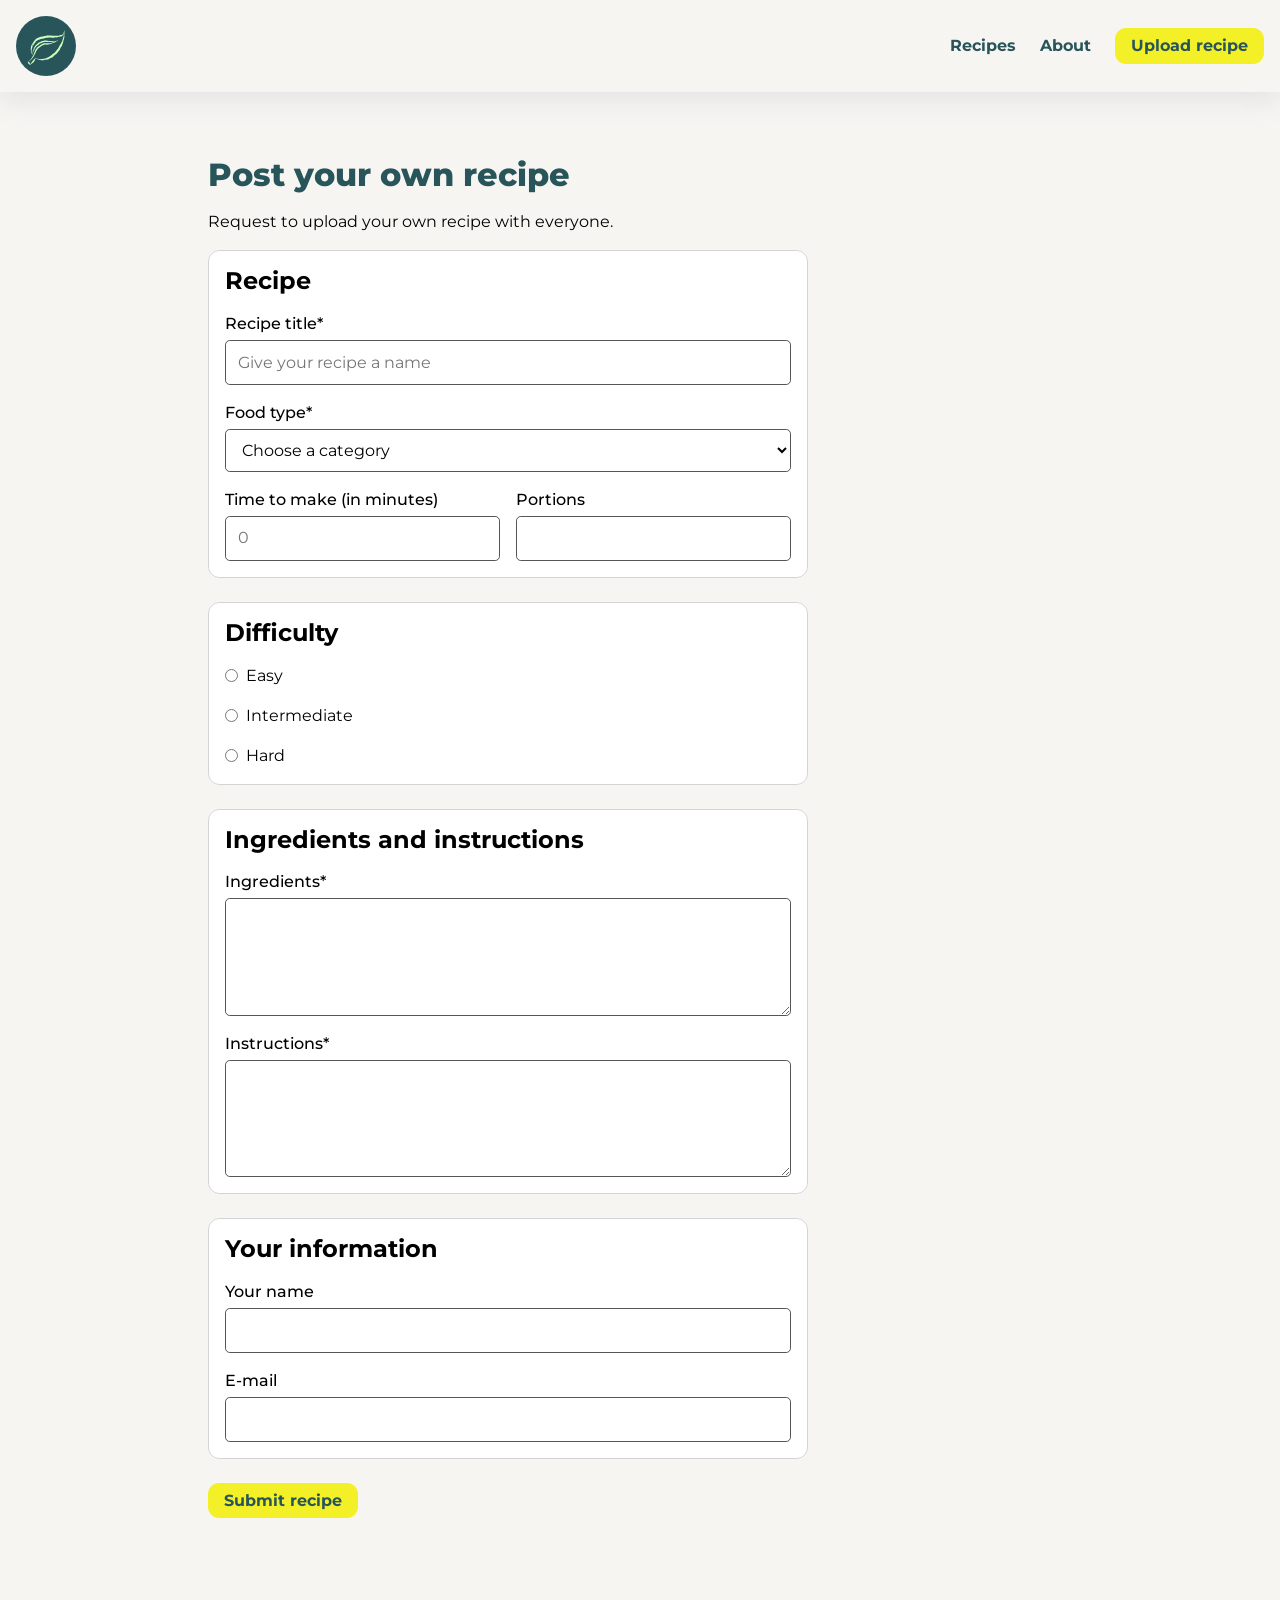
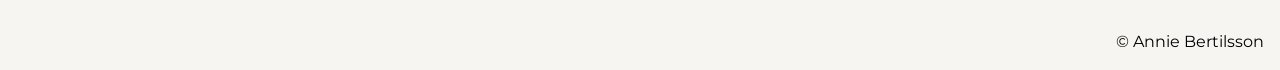
==== form.html @ 08615cf3 "added a new page with a form" ====
<!DOCTYPE html>
<html lang="en">
    <head>
        <meta charset="UTF-8">
        <meta name="viewport" content="width=device-width, initial-scale=1.0">
        <title>Post your own recipe</title>
        <link rel="stylesheet" href="style.css">
        <link rel="preconnect" href="https://fonts.googleapis.com">
        <link rel="preconnect" href="https://fonts.gstatic.com" crossorigin>
        <link href="https://fonts.googleapis.com/css2?family=Montserrat:wght@400..800&display=swap" rel="stylesheet">
    </head>

    <body>
        <header class="p-4">
            <a class="logo"><img src="logo4.svg" alt="Mama T's logo"></a>
            <nav class="main__nav">
                <ul class="nav__links" role="list" class="cluster">
                    <li><a class="text-color-primary menu-item" href="#">Recipes</a></li>
                    <li><a class="text-color-primary menu-item" href="#">About</a></li>
                </ul>
            </nav>
            <button type="button" data-variant="highlight" href="/form.html">Upload recipe</button>
        </header>
        
        <div class="wrapper bg-white grow">
            <main class="px-6 py-6 flow">
                <h1>Post your own recipe</h1>
                <p>Request to upload your own recipe with everyone.</p>
            
                <form action="" method="get">
                    <fieldset>
                        <legend>Recipe</legend>
                        
                        <div class="field">
                            <label for="recipe-name">Recipe title</label>
                            <input type="text" id="recipe-name" name="recipe-name" placeholder="Give your recipe a name" required>
                        </div>

                        <div class="field">
                            <label for="category">Food type</label>
                            <select id="category" name="category" required>
                                <option value="" selected>Choose a category</option>
                                <option value="italian">Italian</option>
                                <option value="mexican">Mexican</option>
                                <option value="asian">Asian</option>
                                <option value="other">Other</option>
                            </select>
                        </div>

                        <div class="field-row">
                            <div class="field">
                                <label for="minutes">Time to make (in minutes)</label>
                                <input type="number" min="0" id="minutes" name="minutes" placeholder="0">
                            </div>

                            <div class="field">
                                <label for="portions">Portions</label>
                                <input type="number" min="0" id="portions" name="portions">
                            </div>
                        </div>
                    </fieldset>

                    <fieldset>
                        <legend>Difficulty</legend>
                        <div class="choice">
                            <input type="radio" id="easy" name="difficulty" value="easy">
                            <label for="easy">Easy</label>
                        </div>
                        <div class="choice">
                            <input type="radio" id="intermediate" name="difficulty" value="intermediate">
                            <label for="intermediate">Intermediate</label>
                        </div>
                        <div class="choice">
                            <input type="radio" id="hard" name="difficulty" value="hard">
                            <label for="hard">Hard</label>
                        </div>
                    </fieldset>

                    <fieldset>
                        <legend>Ingredients and instructions</legend>

                        <div class="field">
                            <label for="ingredients">Ingredients</label>
                            <textarea id="ingredients" name="ingredients" rows="4" required></textarea>
                        </div>
                        <div class="field">
                            <label for="instructions">Instructions</label>
                            <textarea id="instructions" name="instructions" rows="4" cols="40" required></textarea>
                        </div>
                    </fieldset>

                    <fieldset>
                        <legend>Your information</legend>
                        <div class="field">
                            <label for="name">Your name</label>
                            <input type="text" id="name" name="name">
                        </div>
                        <div class="field">
                            <label for="email">E-mail</label>
                            <input type="email" id="email" name="email">
                        </div>
                    </fieldset>
                
                    <button type="button" data-variant="highlight">Submit recipe</button>
                </form>
            </main>
        </div>
    
        <footer class="cluster p-4 bg-white">
            <div>
                <img src="https://picsum.photos/80/40" alt="">
            </div>
            <div>
                <p>© Annie Bertilsson</p>
            </div>
        </footer>
    </body>
</html>
---- style.css ----
/* tokens */
:root {
    --color-background: #F7F5F2;          /* page backdrop (body) */
    --color-foreground: #fff;               /* default text */

    --color-card: #F5FDF0;                     /* raised surfaces: .wrapper, footer */
    --color-card-foreground: #222;

    --color-primary: #275559;               /* brand: h1, header, checkbox accent */
    --color-primary-foreground: #fff;       /* text on primary */

    --color-secondary: #EFD2F5;             /* supporting surfaces: header */
    --color-secondary-foreground: #222;

    --color-muted-primary: #F5FDF0;                 /* subtle surfaces: intro banner */
    --color-muted-foreground: #555;         /* captions, helper text */

    --color-accent: #F3F027;                /* highlighted button */
    --color-accent-foreground: #166534;     /* text on accent */

    --color-border: #d4d4d4;                /* dividers, outlines */
    --ring: var(--color-primary);           /* focus outlines */
    
    --color-error: #b91c1c;

    /* type */
    --font-body: "Montserrat", system-ui, sans-serif;
    --step-0: 1rem;
    --step-1: 1.25rem;
    --step-2: 1.5rem;
    --step-3: 2rem;
    --leading-body: 1.5;
    --leading-heading: 1.2;

    /* space */
    --space-xs: 0.25rem;
    --space-s: 0.5rem;
    --space-m: 1rem;
    --space-l: 1.5rem;
    --space-xl: 3rem;

    /* layout */
    --page-width: 60rem;

    /* corner radious */
    --border-radius-s: 0.3rem;
    --border-radius-m: 0.7rem;
    --border-radius-l: 1rem;
}

/* reset */
* {
    margin: 0;
    padding: 0;
}

button, input, select, textarea {
    font: inherit; 
}

*, *::before, *::after {
  box-sizing: border-box;
}

img {
    display: block;
    max-width: 100%;
}

/* global styles */

body {
    display: flex;
    flex-direction: column;
    min-height: 100svh;
    font-family: var(--font-body);
    line-height: var(--leading-body);
    background-color: var(--color-background);
}

.logo {
    max-width: 60px;
}

.menu-item {
    text-decoration: none;
    font-weight: bold;
}

h1, h2, h3, h4, h5, h6, legend {
    line-height: var(--leading-heading);
}

h1 {
    font-size: var(--step-3);
    font-weight: 800;
    color: var(--color-primary);
    /* margin-bottom: 0.5em; */
}

h2, legend {
    font-size: var(--step-2);
    font-weight: 700;
}

h3 {
    font-size: var(--step-1);
    font-weight: 600;
}

h4, h5, h6 {
    font-size: var(--step-0);
    font-weight: 600;
}

.difficulty {
    display: flex;
    gap: var(--space-m);
}

.form-card {
    margin: 2rem 0 2rem;
    padding: var(--border-radius-l);
    background-color: var(--color-foreground);
    border-radius: var(--border-radius-m);
}

form {
  display: grid;
  gap: var(--space-l);
  max-width: 600px;
}

form fieldset {
    display: grid;
    gap: var(--space-m);
    padding: var(--space-m);
    border: 1px solid var(--color-border);
    border-radius: var(--border-radius-m);
    background-color: var(--color-foreground);
}

form legend {
    float: left;
    width: 100%;
    padding: 0;
}

.field {
    display: grid;
    gap: var(--space-xs);
}

.field-row {
    display: grid;
    grid-template-columns: repeat(auto-fit, minmax(min(100%, 10rem), 1fr));
    gap: var(--space-m);
}

.difficulty {
    display: flex;
    flex-wrap: wrap;
    gap: var(--space-m) var(--space-l);
}

.choice {
    display: flex;
    align-items: center;
    gap: var(--space-s);
}

.field label {
    font-weight: 500;
}

.field input:not([type="checkbox"], [type="radio"]),
.field select,
.field textarea {
    width: 100%;
    padding: 0.6em 0.75em;
    border: 1px solid var(--color-muted-foreground);
    border-radius: var(--border-radius-s);
    background-color: var(--color-foreground);
}

form button {
    justify-self: start;
}

.field:has([required]) > label::after {
    content: "*";
}

.error {
    display: none;
    color: var(--color-error);
}

.field:has(:user-invalid) .error {
    display: block;
}

.field :user-invalid {
    border-color: var(--color-error);
}

.facts {
    display: flex;
    /* grid-template-columns: repeat(3, 1fr);
    max-width: 600px; */
    /* justify-self: start; */
    /* width: min(100%, 30rem); */
    gap: var(--space-m);
}

.card {
    flex: 1 1 10rem;
    border-radius: var(--border-radius-m);
    background-color: var(--color-secondary);
    padding: var(--space-m);
}

button {
    padding: 0.5em 1em;
    line-height: 1.2;
    white-space: nowrap;
    background-color: var(--color-accent, buttonface);
    color: var(--button-color, buttontext);
    border: none;
    border-radius: var(--border-radius-m);
    font-weight: bold;
}

.instructions {
    list-style-position: inside;
}

fieldset {
    border: 0;
}

ul[role="list"] {
    list-style: none;
}

.main__nav {
    margin-inline-start: auto;
}

.nav__links {
    display: flex;
    gap: var(--space-l);
}

/* composition */

.wrapper {
    flex: 1;
    width: 100%;
    max-width: var(--page-width);
    margin-inline: auto;
    margin-top: var(--space-xl);
    margin-bottom: var(--space-xl);
    /* background-color: var(--color-foreground); */
}

header {
    background-color: var(--color-background);
    box-shadow: rgba(149, 157, 165, 0.2) 0px 8px 24px;
    display: flex;
    align-items: center;
    gap: var(--space-l);
}

/* main {
    box-shadow: rgba(0, 0, 0, 0.1) 0px 4px 12px;
} */

.cluster {
    display: flex;
    flex-wrap: wrap;
    align-items: center;
    justify-content: var(--cluster-justify, space-between);
    gap: var(--cluster-gap, var(--space-m));
}

.flow > * + * {
    margin-top: var(--flow-space, var(--space-m));
}

.picture__grid {
    display: grid;
    grid-template-columns: repeat(auto-fit, minmax(min(15rem, 100%), 1fr));
    gap: var(--grid-gap, var(--space-l));
}

/* utilities */
.grow {
    flex: 1;
}

.p-2 {
    padding: var(--space-s); 
}

.p-4 {
    padding: var(--space-m);
}

.px-6 {
    padding-inline: clamp(var(--space-m), 5vw, var(--space-xl));
}

.py-6 {
    padding-block: var(--space-m) var(--space-xl);
}

/* .bg-white {
    background-color: var(--color-foreground);
} */

.bg-100 {
    background-color: var(--color-foreground);
}

.bg-200 {
    background-color: #f3dcfe;
}

.text-sm {
    font-size: 0.9rem;
}

.text-color-primary {
    color: var(--color-primary);
}

/* blocks */
.hero {
    width: min(100%, 15rem);
    aspect-ratio: 1;
    border-radius: 50%;             
    object-fit: cover;
    justify-self: center;
}

.grid {
    display: grid;
    grid-template-columns: 1fr 1fr 15rem;
    gap: var(--space-xl) var(--space-xl);
    grid-template-areas: 
    "area-2 area-2 area-1"
    "area-3 area-4 area-4"
    "area-5 area-5 area-5";
    align-items: start;
}

@media(max-width: 56em) {
    .grid{
        grid-template-columns: 1fr;
        grid-template-areas: 
        "area-1"
        "area-2"
        "area-3"
        "area-4"
        "area-5";
    }
}

.gallery img {
    width: 100%;
    aspect-ratio: 5 / 4;
    object-fit: cover;
}

.checklist label {
    display: flex;
    gap: 0.75rem;
    padding: var(--space-xs) 0;
}

.checklist label:has(input:checked) {
    text-decoration: line-through;
    color: var(--color-muted-foreground);
}

.checklist input {
    width: 1.25rem;
    height: 1.25rem;
    flex-shrink: 0;
    accent-color: var(--color-primary);
}

.facts__grid dt::after {
    content: ":";
}

.facts__grid .card {
    text-align: center;
}

.menu-item:hover {
    text-decoration: underline;
    text-underline-offset: 0.3em;
}

button:hover {
    filter: brightness(0.92);
}

.checklist label:hover {
    color: var(--color-primary);
}

:focus-visible {
    outline: 3px solid var(--ring);
    outline-offset: 3px;
}


/* exceptions */
[data-variant="highlight"] {
    --button-bg: var(--color-accent);
    --button-color: var(--color-primary);
}
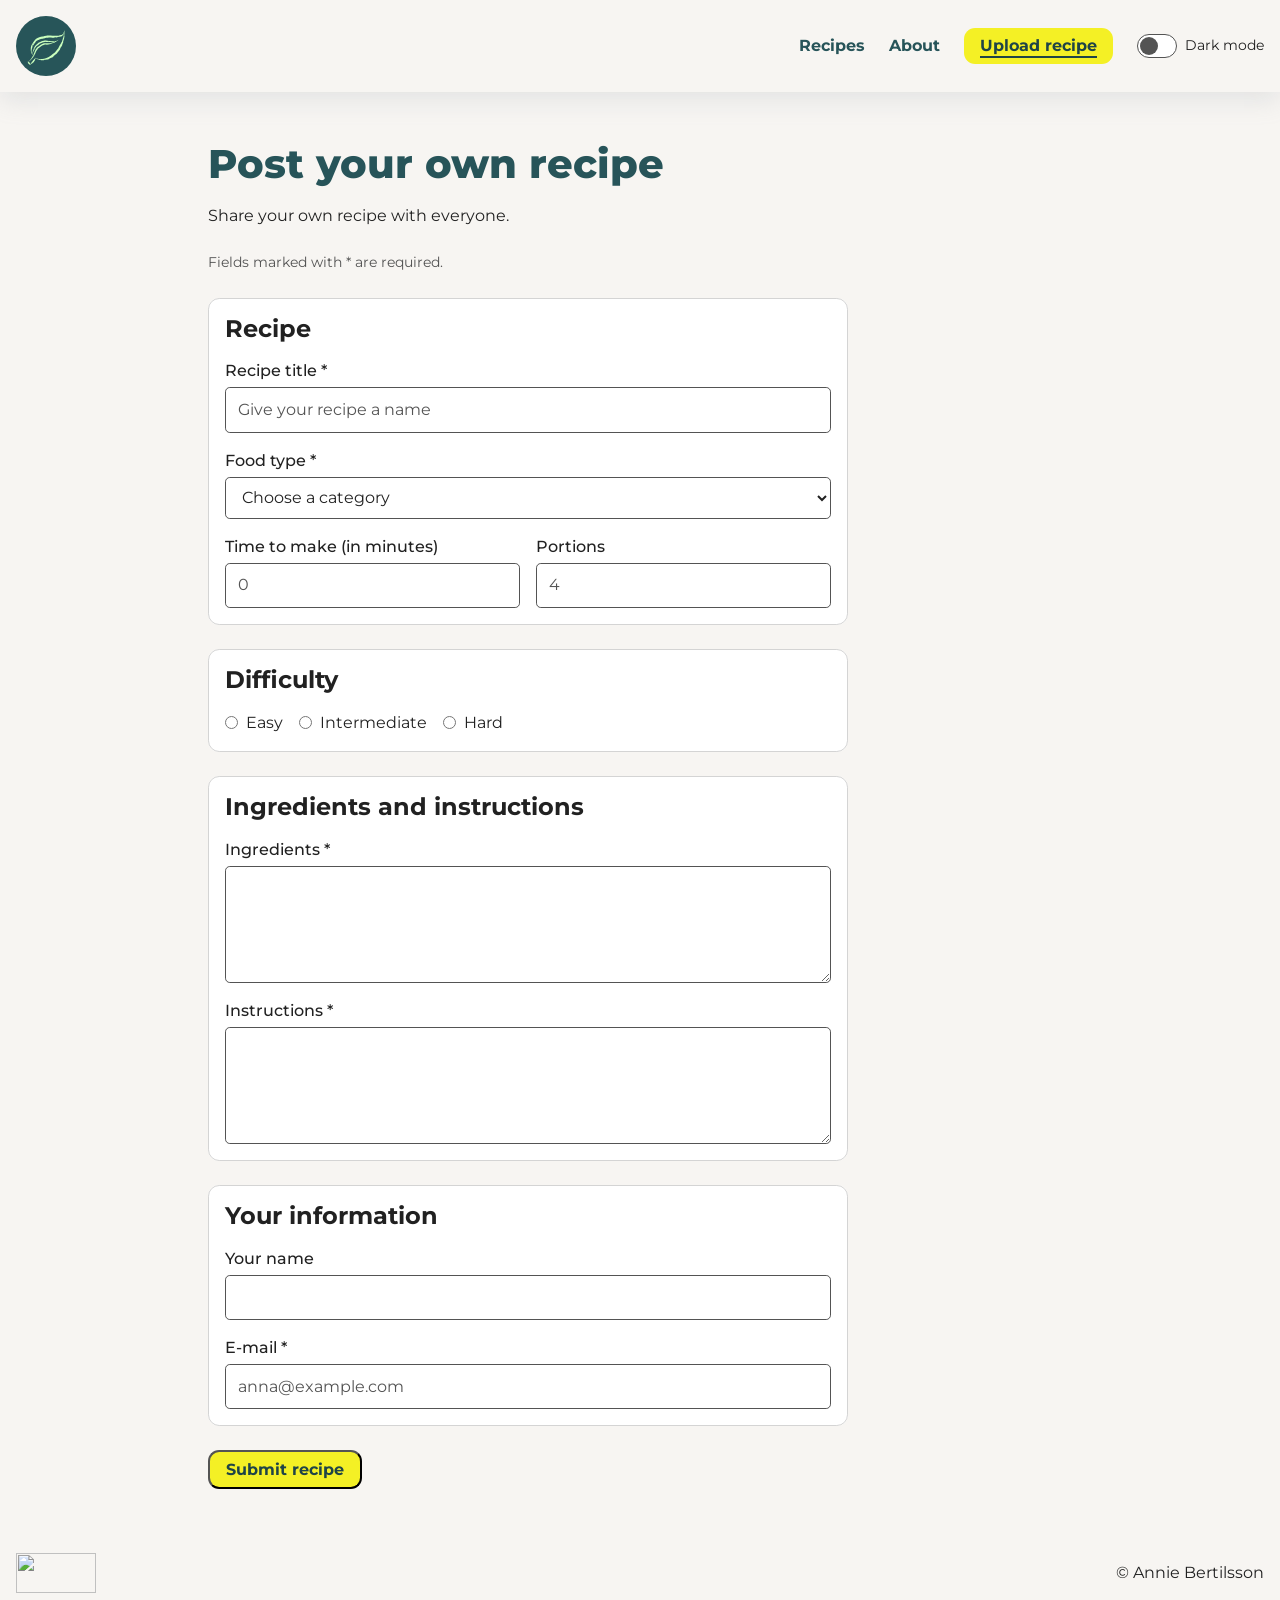
==== commit 4d581308: "added skip links, refined the design system. removed dead code from CSS. fixed the form card layout " ====
--- a/form.html
+++ b/form.html
@@ -11,108 +11,104 @@
     </head>
 
     <body>
-        <header class="p-4">
-            <a class="logo"><img src="logo4.svg" alt="Mama T's logo"></a>
-            <nav class="main__nav">
-                <ul class="nav__links" role="list" class="cluster">
-                    <li><a class="text-color-primary menu-item" href="#">Recipes</a></li>
-                    <li><a class="text-color-primary menu-item" href="#">About</a></li>
+        <a class="skip-link" href="#main">Skip to main content</a>
+
+        <header class="site-header cluster">
+            <a class="logo" href="index.html"><img src="logo4.svg" alt="Mama T's, home"></a>
+            <nav class="site-nav" aria-label="Main">
+                <ul class="site-nav__list cluster" role="list">
+                    <li><a class="site-nav__link" href="index.html">Recipes</a></li>
+                    <li><a class="site-nav__link" href="#">About</a></li>
+                    <li><a class="button" data-variant="highlight" href="form.html" aria-current="page">Upload recipe</a></li>
                 </ul>
             </nav>
-            <button type="button" data-variant="highlight" href="/form.html">Upload recipe</button>
+            <label class="theme-toggle">
+                <input class="theme-toggle__input" type="checkbox" role="switch">
+                Dark mode
+            </label>
         </header>
-        
-        <div class="wrapper bg-white grow">
-            <main class="px-6 py-6 flow">
-                <h1>Post your own recipe</h1>
-                <p>Request to upload your own recipe with everyone.</p>
-            
-                <form action="" method="get">
-                    <fieldset>
-                        <legend>Recipe</legend>
-                        
+
+        <main class="wrapper region flow" id="main">
+            <h1>Post your own recipe</h1>
+            <p>Share your own recipe with everyone.</p>
+
+            <form class="form flow" action="" method="get">
+                <p class="text-sm text-muted">Fields marked with * are required.</p>
+
+                <fieldset class="form-group">
+                    <legend>Recipe</legend>
+
+                    <div class="field">
+                        <label for="recipe-name">Recipe title</label>
+                        <input type="text" id="recipe-name" name="recipe-name" placeholder="Give your recipe a name" required>
+                    </div>
+
+                    <div class="field">
+                        <label for="category">Food type</label>
+                        <select id="category" name="category" required>
+                            <option value="" selected>Choose a category</option>
+                            <option value="italian">Italian</option>
+                            <option value="mexican">Mexican</option>
+                            <option value="asian">Asian</option>
+                            <option value="other">Other</option>
+                        </select>
+                    </div>
+
+                    <div class="form-row auto-grid">
                         <div class="field">
-                            <label for="recipe-name">Recipe title</label>
-                            <input type="text" id="recipe-name" name="recipe-name" placeholder="Give your recipe a name" required>
-                        </div>
-
-                        <div class="field">
-                            <label for="category">Food type</label>
-                            <select id="category" name="category" required>
-                                <option value="" selected>Choose a category</option>
-                                <option value="italian">Italian</option>
-                                <option value="mexican">Mexican</option>
-                                <option value="asian">Asian</option>
-                                <option value="other">Other</option>
-                            </select>
-                        </div>
-
-                        <div class="field-row">
-                            <div class="field">
-                                <label for="minutes">Time to make (in minutes)</label>
-                                <input type="number" min="0" id="minutes" name="minutes" placeholder="0">
-                            </div>
-
-                            <div class="field">
-                                <label for="portions">Portions</label>
-                                <input type="number" min="0" id="portions" name="portions">
-                            </div>
-                        </div>
-                    </fieldset>
-
-                    <fieldset>
-                        <legend>Difficulty</legend>
-                        <div class="choice">
-                            <input type="radio" id="easy" name="difficulty" value="easy">
-                            <label for="easy">Easy</label>
-                        </div>
-                        <div class="choice">
-                            <input type="radio" id="intermediate" name="difficulty" value="intermediate">
-                            <label for="intermediate">Intermediate</label>
-                        </div>
-                        <div class="choice">
-                            <input type="radio" id="hard" name="difficulty" value="hard">
-                            <label for="hard">Hard</label>
-                        </div>
-                    </fieldset>
-
-                    <fieldset>
-                        <legend>Ingredients and instructions</legend>
-
-                        <div class="field">
-                            <label for="ingredients">Ingredients</label>
-                            <textarea id="ingredients" name="ingredients" rows="4" required></textarea>
+                            <label for="minutes">Time to make (in minutes)</label>
+                            <input type="number" min="0" id="minutes" name="minutes" placeholder="0">
                         </div>
                         <div class="field">
-                            <label for="instructions">Instructions</label>
-                            <textarea id="instructions" name="instructions" rows="4" cols="40" required></textarea>
+                            <label for="portions">Portions</label>
+                            <input type="number" min="1" id="portions" name="portions" placeholder="4">
                         </div>
-                    </fieldset>
+                    </div>
+                </fieldset>
 
-                    <fieldset>
-                        <legend>Your information</legend>
-                        <div class="field">
-                            <label for="name">Your name</label>
-                            <input type="text" id="name" name="name">
-                        </div>
-                        <div class="field">
-                            <label for="email">E-mail</label>
-                            <input type="email" id="email" name="email">
-                        </div>
-                    </fieldset>
-                
-                    <button type="button" data-variant="highlight">Submit recipe</button>
-                </form>
-            </main>
-        </div>
-    
-        <footer class="cluster p-4 bg-white">
-            <div>
-                <img src="https://picsum.photos/80/40" alt="">
-            </div>
-            <div>
-                <p>© Annie Bertilsson</p>
-            </div>
+                <fieldset class="form-group" data-layout="row">
+                    <legend>Difficulty</legend>
+                    <label class="choice"><input type="radio" name="difficulty" value="easy"> Easy</label>
+                    <label class="choice"><input type="radio" name="difficulty" value="intermediate"> Intermediate</label>
+                    <label class="choice"><input type="radio" name="difficulty" value="hard"> Hard</label>
+                </fieldset>
+
+                <fieldset class="form-group">
+                    <legend>Ingredients and instructions</legend>
+
+                    <div class="field">
+                        <label for="ingredients">Ingredients</label>
+                        <textarea id="ingredients" name="ingredients" rows="4" required></textarea>
+                    </div>
+
+                    <div class="field">
+                        <label for="instructions">Instructions</label>
+                        <textarea id="instructions" name="instructions" rows="4" required></textarea>
+                    </div>
+                </fieldset>
+
+                <fieldset class="form-group">
+                    <legend>Your information</legend>
+
+                    <div class="field">
+                        <label for="name">Your name</label>
+                        <input type="text" id="name" name="name" autocomplete="name">
+                    </div>
+
+                    <div class="field">
+                        <label for="email">E-mail</label>
+                        <input type="email" id="email" name="email" autocomplete="email" placeholder="anna@example.com" required>
+                        <p class="field__error">Enter a valid e-mail address, for example anna@example.com</p>
+                    </div>
+                </fieldset>
+
+                <button class="button" type="submit" data-variant="highlight">Submit recipe</button>
+            </form>
+        </main>
+
+        <footer class="site-footer cluster">
+            <img src="https://picsum.photos/80/40" width="80" height="40" alt="">
+            <p>© Annie Bertilsson</p>
         </footer>
     </body>
-</html>+</html>
--- a/style.css
+++ b/style.css
@@ -1,34 +1,28 @@
-/* tokens */
 :root {
-    --color-background: #F7F5F2;          /* page backdrop (body) */
-    --color-foreground: #fff;               /* default text */
-
-    --color-card: #F5FDF0;                     /* raised surfaces: .wrapper, footer */
-    --color-card-foreground: #222;
-
-    --color-primary: #275559;               /* brand: h1, header, checkbox accent */
-    --color-primary-foreground: #fff;       /* text on primary */
-
-    --color-secondary: #EFD2F5;             /* supporting surfaces: header */
-    --color-secondary-foreground: #222;
-
-    --color-muted-primary: #F5FDF0;                 /* subtle surfaces: intro banner */
-    --color-muted-foreground: #555;         /* captions, helper text */
-
-    --color-accent: #F3F027;                /* highlighted button */
-    --color-accent-foreground: #166534;     /* text on accent */
-
-    --color-border: #d4d4d4;                /* dividers, outlines */
-    --ring: var(--color-primary);           /* focus outlines */
-    
-    --color-error: #b91c1c;
+    color-scheme: light;
+
+    /* color */
+    --color-bg:         light-dark(hsl(36 24% 96%),  hsl(200 15% 10%));   /* page backdrop */
+    --color-surface:    light-dark(hsl(0 0% 100%),   hsl(200 14% 15%));   /* form cards, inputs */
+    --color-text:       light-dark(hsl(0 0% 13%),    hsl(36 20% 93%));
+    --color-text-muted: light-dark(hsl(0 0% 33%),    hsl(36 8% 72%));
+    --color-border:     light-dark(hsl(0 0% 83%),    hsl(200 10% 28%));
+    --color-primary:    light-dark(hsl(185 39% 25%), hsl(185 40% 70%));   /* brand: headings, links */
+    --color-on-primary: light-dark(hsl(0 0% 100%),   hsl(200 15% 10%));   /* text on primary */
+    --color-secondary:  light-dark(hsl(290 64% 89%), hsl(290 25% 25%));   /* .card fill */
+    --color-accent:     hsl(59 90% 55%);                                  /* highlight button, same in both modes */
+    --color-on-accent:  hsl(185 39% 20%);                                 /* text on accent */
+    --color-error:      light-dark(hsl(0 74% 42%),   hsl(0 90% 75%));
+    --color-success:    light-dark(hsl(142 70% 28%), hsl(142 60% 60%));
+    --color-focus:      var(--color-primary);
+    --color-shadow:     light-dark(hsl(210 10% 60% / 0.2), hsl(0 0% 0% / 0.5));
 
     /* type */
     --font-body: "Montserrat", system-ui, sans-serif;
+    --step--1: 0.9rem;
     --step-0: 1rem;
-    --step-1: 1.25rem;
     --step-2: 1.5rem;
-    --step-3: 2rem;
+    --step-3: clamp(1.75rem, 1.25rem + 2vw, 2.5rem);
     --leading-body: 1.5;
     --leading-heading: 1.2;
 
@@ -37,57 +31,67 @@
     --space-s: 0.5rem;
     --space-m: 1rem;
     --space-l: 1.5rem;
-    --space-xl: 3rem;
+    --space-xl: clamp(2rem, 1.5rem + 2vw, 3rem);
 
     /* layout */
     --page-width: 60rem;
-
-    /* corner radious */
-    --border-radius-s: 0.3rem;
-    --border-radius-m: 0.7rem;
-    --border-radius-l: 1rem;
-}
-
-/* reset */
-* {
+    --form-width: 40rem;
+    --hero-size: 15rem;
+
+    /* corner radius */
+    --radius-s: 0.3rem;
+    --radius-m: 0.7rem;
+    --radius-pill: 100vmax;
+}
+
+
+/* RESET */
+*,
+*::before,
+*::after {
+    box-sizing: border-box;
     margin: 0;
     padding: 0;
 }
 
-button, input, select, textarea {
-    font: inherit; 
-}
-
-*, *::before, *::after {
-  box-sizing: border-box;
+button,
+input,
+select,
+textarea {
+    font: inherit;
+    color: inherit;
 }
 
 img {
     display: block;
-    max-width: 100%;
-}
-
-/* global styles */
-
+    max-inline-size: 100%;
+}
+
+fieldset {
+    min-inline-size: 0;
+    border: 0;
+}
+
+ul[role="list"] {
+    list-style: none;
+}
+
+
+/* GLOBAL STYLES */
 body {
-    display: flex;
-    flex-direction: column;
-    min-height: 100svh;
+    display: grid;
+    grid-template-rows: auto 1fr auto;
+    min-block-size: 100svh;
+    background-color: var(--color-bg);
+    color: var(--color-text);
     font-family: var(--font-body);
+    font-size: var(--step-0);
     line-height: var(--leading-body);
-    background-color: var(--color-background);
-}
-
-.logo {
-    max-width: 60px;
-}
-
-.menu-item {
-    text-decoration: none;
-    font-weight: bold;
-}
-
-h1, h2, h3, h4, h5, h6, legend {
+}
+
+h1,
+h2,
+legend {
     line-height: var(--leading-heading);
 }
 
@@ -95,186 +99,35 @@
     font-size: var(--step-3);
     font-weight: 800;
     color: var(--color-primary);
-    /* margin-bottom: 0.5em; */
-}
-
-h2, legend {
+}
+
+h2,
+legend {
     font-size: var(--step-2);
     font-weight: 700;
 }
 
-h3 {
-    font-size: var(--step-1);
-    font-weight: 600;
-}
-
-h4, h5, h6 {
-    font-size: var(--step-0);
-    font-weight: 600;
-}
-
-.difficulty {
-    display: flex;
-    gap: var(--space-m);
-}
-
-.form-card {
-    margin: 2rem 0 2rem;
-    padding: var(--border-radius-l);
-    background-color: var(--color-foreground);
-    border-radius: var(--border-radius-m);
-}
-
-form {
-  display: grid;
-  gap: var(--space-l);
-  max-width: 600px;
-}
-
-form fieldset {
-    display: grid;
-    gap: var(--space-m);
-    padding: var(--space-m);
-    border: 1px solid var(--color-border);
-    border-radius: var(--border-radius-m);
-    background-color: var(--color-foreground);
-}
-
-form legend {
-    float: left;
-    width: 100%;
-    padding: 0;
-}
-
-.field {
-    display: grid;
-    gap: var(--space-xs);
-}
-
-.field-row {
-    display: grid;
-    grid-template-columns: repeat(auto-fit, minmax(min(100%, 10rem), 1fr));
-    gap: var(--space-m);
-}
-
-.difficulty {
-    display: flex;
-    flex-wrap: wrap;
-    gap: var(--space-m) var(--space-l);
-}
-
-.choice {
-    display: flex;
-    align-items: center;
-    gap: var(--space-s);
-}
-
-.field label {
-    font-weight: 500;
-}
-
-.field input:not([type="checkbox"], [type="radio"]),
-.field select,
-.field textarea {
-    width: 100%;
-    padding: 0.6em 0.75em;
-    border: 1px solid var(--color-muted-foreground);
-    border-radius: var(--border-radius-s);
-    background-color: var(--color-foreground);
-}
-
-form button {
-    justify-self: start;
-}
-
-.field:has([required]) > label::after {
-    content: "*";
-}
-
-.error {
-    display: none;
-    color: var(--color-error);
-}
-
-.field:has(:user-invalid) .error {
-    display: block;
-}
-
-.field :user-invalid {
-    border-color: var(--color-error);
-}
-
-.facts {
-    display: flex;
-    /* grid-template-columns: repeat(3, 1fr);
-    max-width: 600px; */
-    /* justify-self: start; */
-    /* width: min(100%, 30rem); */
-    gap: var(--space-m);
-}
-
-.card {
-    flex: 1 1 10rem;
-    border-radius: var(--border-radius-m);
-    background-color: var(--color-secondary);
-    padding: var(--space-m);
-}
-
-button {
-    padding: 0.5em 1em;
-    line-height: 1.2;
-    white-space: nowrap;
-    background-color: var(--color-accent, buttonface);
-    color: var(--button-color, buttontext);
-    border: none;
-    border-radius: var(--border-radius-m);
-    font-weight: bold;
-}
-
-.instructions {
-    list-style-position: inside;
-}
-
-fieldset {
-    border: 0;
-}
-
-ul[role="list"] {
-    list-style: none;
-}
-
-.main__nav {
-    margin-inline-start: auto;
-}
-
-.nav__links {
-    display: flex;
-    gap: var(--space-l);
-}
-
-/* composition */
-
+:focus-visible {
+    outline: 3px solid var(--color-focus);
+    outline-offset: 3px;
+}
+
+
+/* COMPOSITION */
 .wrapper {
-    flex: 1;
-    width: 100%;
-    max-width: var(--page-width);
+    inline-size: 100%;
+    max-inline-size: var(--page-width);
     margin-inline: auto;
-    margin-top: var(--space-xl);
-    margin-bottom: var(--space-xl);
-    /* background-color: var(--color-foreground); */
-}
-
-header {
-    background-color: var(--color-background);
-    box-shadow: rgba(149, 157, 165, 0.2) 0px 8px 24px;
-    display: flex;
-    align-items: center;
-    gap: var(--space-l);
-}
-
-/* main {
-    box-shadow: rgba(0, 0, 0, 0.1) 0px 4px 12px;
-} */
+    padding-inline: clamp(var(--space-m), 5vw, var(--space-xl));
+}
+
+.region {
+    padding-block: var(--space-xl);
+}
+
+.flow > * + * {
+    margin-block-start: var(--flow-space, var(--space-m));
+}
 
 .cluster {
     display: flex;
@@ -284,142 +137,356 @@
     gap: var(--cluster-gap, var(--space-m));
 }
 
-.flow > * + * {
-    margin-top: var(--flow-space, var(--space-m));
-}
-
-.picture__grid {
+.auto-grid {
     display: grid;
-    grid-template-columns: repeat(auto-fit, minmax(min(15rem, 100%), 1fr));
-    gap: var(--grid-gap, var(--space-l));
-}
-
-/* utilities */
-.grow {
-    flex: 1;
-}
-
-.p-2 {
-    padding: var(--space-s); 
-}
-
-.p-4 {
+    grid-template-columns: repeat(auto-fit, minmax(min(var(--auto-grid-min, 15rem), 100%), 1fr));
+    gap: var(--auto-grid-gap, var(--space-m));
+}
+
+
+/* UTILITIE */
+.text-sm {
+    font-size: var(--step--1);
+}
+
+.text-muted {
+    color: var(--color-text-muted);
+}
+
+
+/* BLOCKS */
+
+/* skip link */
+.skip-link {
+    position: absolute;
+    inset-block-start: var(--space-s);
+    inset-inline-start: var(--space-s);
+    padding: var(--space-s) var(--space-m);
+    border-radius: var(--radius-s);
+    background-color: var(--color-surface);
+    color: var(--color-text);
+    translate: 0 -200%;
+}
+
+.skip-link:focus {
+    translate: 0 0;
+}
+
+/* site header */
+.site-header {
+    --cluster-justify: flex-start;
+    --cluster-gap: var(--space-l);
     padding: var(--space-m);
-}
-
-.px-6 {
-    padding-inline: clamp(var(--space-m), 5vw, var(--space-xl));
-}
-
-.py-6 {
-    padding-block: var(--space-m) var(--space-xl);
-}
-
-/* .bg-white {
-    background-color: var(--color-foreground);
-} */
-
-.bg-100 {
-    background-color: var(--color-foreground);
-}
-
-.bg-200 {
-    background-color: #f3dcfe;
-}
-
-.text-sm {
-    font-size: 0.9rem;
-}
-
-.text-color-primary {
+    background-color: var(--color-bg);
+    box-shadow: 0 0.5rem 1.5rem var(--color-shadow);
+}
+
+.logo {
+    flex-shrink: 0;
+    inline-size: 3.75rem;
+}
+
+.site-nav {
+    margin-inline-start: auto;
+}
+
+.site-nav__list {
+    --cluster-justify: flex-start;
+    --cluster-gap: var(--space-l);
+}
+
+.site-nav__link {
     color: var(--color-primary);
-}
-
-/* blocks */
-.hero {
-    width: min(100%, 15rem);
+    font-weight: 700;
+    text-decoration: none;
+}
+
+.site-nav__link:hover {
+    text-decoration: underline;
+    text-underline-offset: 0.3em;
+}
+
+/* dark mode switch (a checkbox with role="switch") */
+.theme-toggle {
+    display: flex;
+    align-items: center;
+    gap: var(--space-s);
+    font-size: var(--step--1);
+    cursor: pointer;
+}
+
+.theme-toggle__input {
+    appearance: none;
+    flex-shrink: 0;
+    inline-size: 2.5rem;
+    block-size: 1.5rem;
+    padding: 0.125rem;
+    border: 1px solid var(--color-text-muted);
+    border-radius: var(--radius-pill);
+    background-color: var(--color-surface);
+    cursor: pointer;
+}
+
+.theme-toggle__input::before {
+    content: "";
+    display: block;
+    inline-size: 1.125rem;
+    block-size: 1.125rem;
+    border-radius: 50%;
+    background-color: var(--color-text-muted);
+}
+
+.theme-toggle__input:checked {
+    background-color: var(--color-primary);
+}
+
+.theme-toggle__input:checked::before {
+    translate: 1rem 0;
+    background-color: var(--color-surface);
+}
+
+/* site footer */
+.site-footer {
+    padding: var(--space-m);
+}
+
+/* button (works on <button> and <a>) */
+.button {
+    display: inline-block;
+    padding: 0.5em 1em;
+    border-radius: var(--radius-m);
+    background-color: var(--button-bg, var(--color-primary));
+    color: var(--button-color, var(--color-on-primary));
+    font-weight: 700;
+    line-height: 1.2;
+    text-align: center;
+    text-decoration: none;
+    white-space: nowrap;
+    cursor: pointer;
+}
+
+.button:hover {
+    filter: brightness(0.92);
+}
+
+/* card */
+.card {
+    padding: var(--space-m);
+    border-radius: var(--radius-m);
+    background-color: var(--color-secondary);
+}
+
+/* recipe page: a named-area grid. Elements are placed with grid-area. */
+.recipe {
+    display: grid;
+    grid-template-columns: 1fr 1fr var(--hero-size);
+    grid-template-areas:
+        "intro intro hero"
+        "ingredients method method"
+        "gallery gallery gallery";
+    gap: var(--space-xl);
+    align-items: start;
+}
+
+@media (max-width: 56em) {
+    .recipe {
+        grid-template-columns: 1fr;
+        grid-template-areas:
+            "hero"
+            "intro"
+            "ingredients"
+            "method"
+            "gallery";
+    }
+}
+
+.recipe__hero {
+    grid-area: hero;
+    justify-self: center;
+    inline-size: 100%;
+    max-inline-size: var(--hero-size);
     aspect-ratio: 1;
-    border-radius: 50%;             
+    border-radius: 50%;
     object-fit: cover;
-    justify-self: center;
-}
-
-.grid {
-    display: grid;
-    grid-template-columns: 1fr 1fr 15rem;
-    gap: var(--space-xl) var(--space-xl);
-    grid-template-areas: 
-    "area-2 area-2 area-1"
-    "area-3 area-4 area-4"
-    "area-5 area-5 area-5";
-    align-items: start;
-}
-
-@media(max-width: 56em) {
-    .grid{
-        grid-template-columns: 1fr;
-        grid-template-areas: 
-        "area-1"
-        "area-2"
-        "area-3"
-        "area-4"
-        "area-5";
-    }
+}
+
+.recipe__intro {
+    grid-area: intro;
+}
+
+.recipe__ingredients {
+    grid-area: ingredients;
+}
+
+.recipe__method {
+    grid-area: method;
+}
+
+.recipe__gallery {
+    grid-area: gallery;
+}
+
+/* recipe facts (portions, time, difficulty) */
+.facts {
+    --auto-grid-min: 8rem;
+    text-align: center;
+}
+
+.facts dt::after {
+    content: ":";
+}
+
+/* ingredient checklist */
+.checklist label {
+    display: flex;
+    gap: var(--space-s);
+    padding-block: var(--space-xs);
+}
+
+.checklist input {
+    flex-shrink: 0;
+    inline-size: 1.25rem;
+    block-size: 1.25rem;
+    accent-color: var(--color-primary);
+}
+
+.checklist li:has(:checked) {
+    color: var(--color-text-muted);
+    text-decoration: line-through;
+}
+
+.checklist label:hover {
+    color: var(--color-primary);
+}
+
+/* numbered steps */
+.steps {
+    padding-inline-start: var(--space-l);
+}
+
+/* serving suggestions */
+.gallery {
+    --auto-grid-gap: var(--space-l);
 }
 
 .gallery img {
-    width: 100%;
+    inline-size: 100%;
     aspect-ratio: 5 / 4;
     object-fit: cover;
 }
 
-.checklist label {
+/* form */
+.form {
+    --flow-space: var(--space-l);
+    max-inline-size: var(--form-width);
+}
+
+.form-group {
+    display: grid;
+    gap: var(--space-m);
+    padding: var(--space-m);
+    border: 1px solid var(--color-border);
+    border-radius: var(--radius-m);
+    background-color: var(--color-surface);
+}
+
+/* floating the legend takes it off the border line, so it sits inside the card */
+.form-group legend {
+    float: left;
+    inline-size: 100%;
+}
+
+.form-row {
+    --auto-grid-min: 10rem;
+}
+
+.field {
+    display: grid;
+    gap: var(--space-xs);
+}
+
+.field label {
+    font-weight: 500;
+}
+
+/* "*" after the label of a required field; the empty alt text keeps screen readers quiet */
+.field:has(:required) > label::after {
+    content: " *";
+    content: " *" / "";
+}
+
+.field :is(input, select, textarea) {
+    inline-size: 100%;
+    padding: 0.6em 0.75em;
+    border: 1px solid var(--color-text-muted);
+    border-radius: var(--radius-s);
+    background-color: var(--color-surface);
+}
+
+.field textarea {
+    resize: vertical;
+}
+
+.field ::placeholder {
+    color: var(--color-text-muted);
+    opacity: 1;
+}
+
+.field :is(input, select, textarea):user-invalid {
+    border-color: var(--color-error);
+    box-shadow: 0 0 0 1px var(--color-error);
+}
+
+.field :is(input, select, textarea):user-valid {
+    border-color: var(--color-success);
+    box-shadow: 0 0 0 1px var(--color-success);
+}
+
+.field__error {
+    display: none;
+    color: var(--color-error);
+    font-size: var(--step--1);
+}
+
+.field__error::before {
+    content: "✗ ";
+    content: "✗ " / "";
+}
+
+.field:has(:user-invalid) .field__error {
+    display: block;
+}
+
+/* radio button + label */
+.choice {
     display: flex;
-    gap: 0.75rem;
-    padding: var(--space-xs) 0;
-}
-
-.checklist label:has(input:checked) {
-    text-decoration: line-through;
-    color: var(--color-muted-foreground);
-}
-
-.checklist input {
-    width: 1.25rem;
-    height: 1.25rem;
-    flex-shrink: 0;
-    accent-color: var(--color-primary);
-}
-
-.facts__grid dt::after {
-    content: ":";
-}
-
-.facts__grid .card {
-    text-align: center;
-}
-
-.menu-item:hover {
-    text-decoration: underline;
-    text-underline-offset: 0.3em;
-}
-
-button:hover {
-    filter: brightness(0.92);
-}
-
-.checklist label:hover {
-    color: var(--color-primary);
-}
-
-:focus-visible {
-    outline: 3px solid var(--ring);
-    outline-offset: 3px;
-}
-
-
-/* exceptions */
+    align-items: center;
+    gap: var(--space-s);
+}
+
+
+/* EXCEPTIONS */
+
+/* dark mode: switching color-scheme flips every light-dark() token */
+:root:has(.theme-toggle__input:checked) {
+    color-scheme: dark;
+}
+
+/* highlighted button variant */
 [data-variant="highlight"] {
     --button-bg: var(--color-accent);
-    --button-color: var(--color-primary);
-}+    --button-color: var(--color-on-accent);
+}
+
+/* a form group whose controls sit in one row (radio buttons) */
+.form-group[data-layout="row"] {
+    display: flex;
+    flex-wrap: wrap;
+}
+
+/* the page you are on */
+[aria-current="page"] {
+    text-decoration: underline;
+    text-decoration-thickness: 0.15em;
+    text-underline-offset: 0.3em;
+}
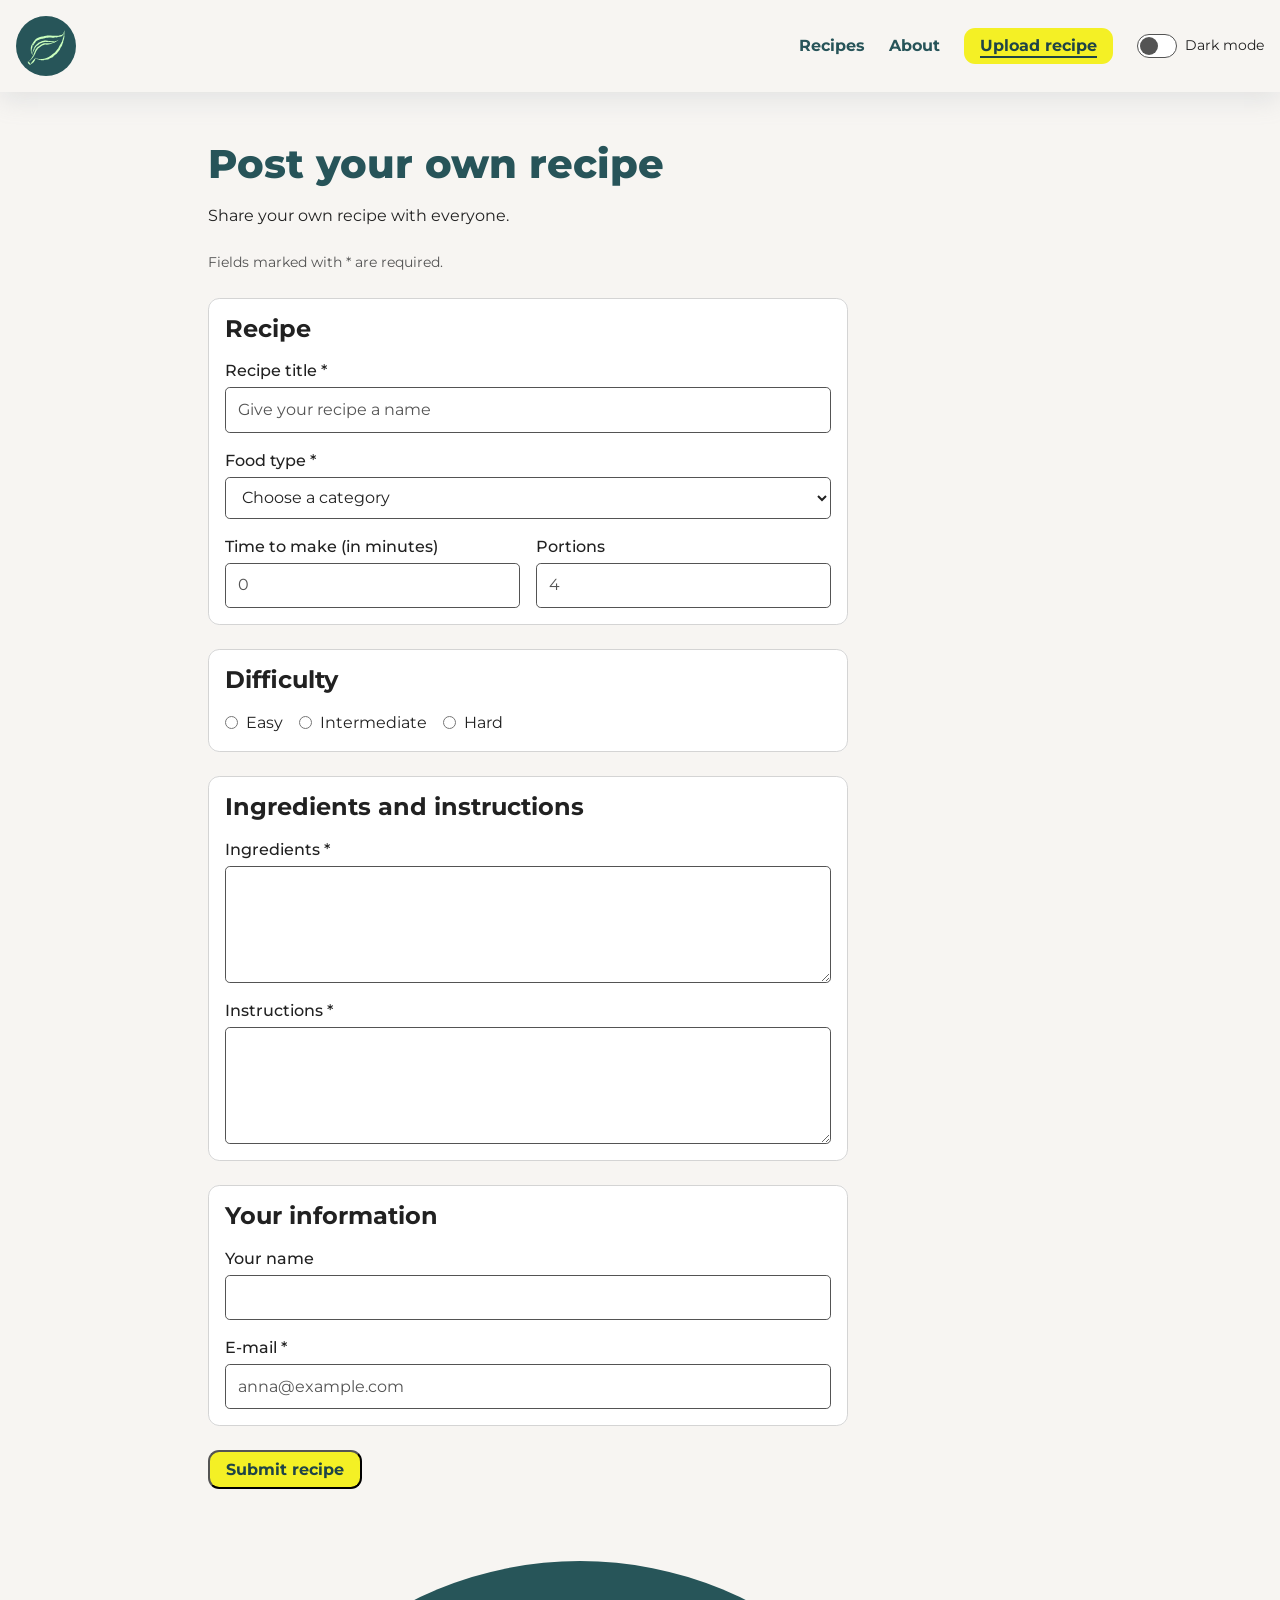
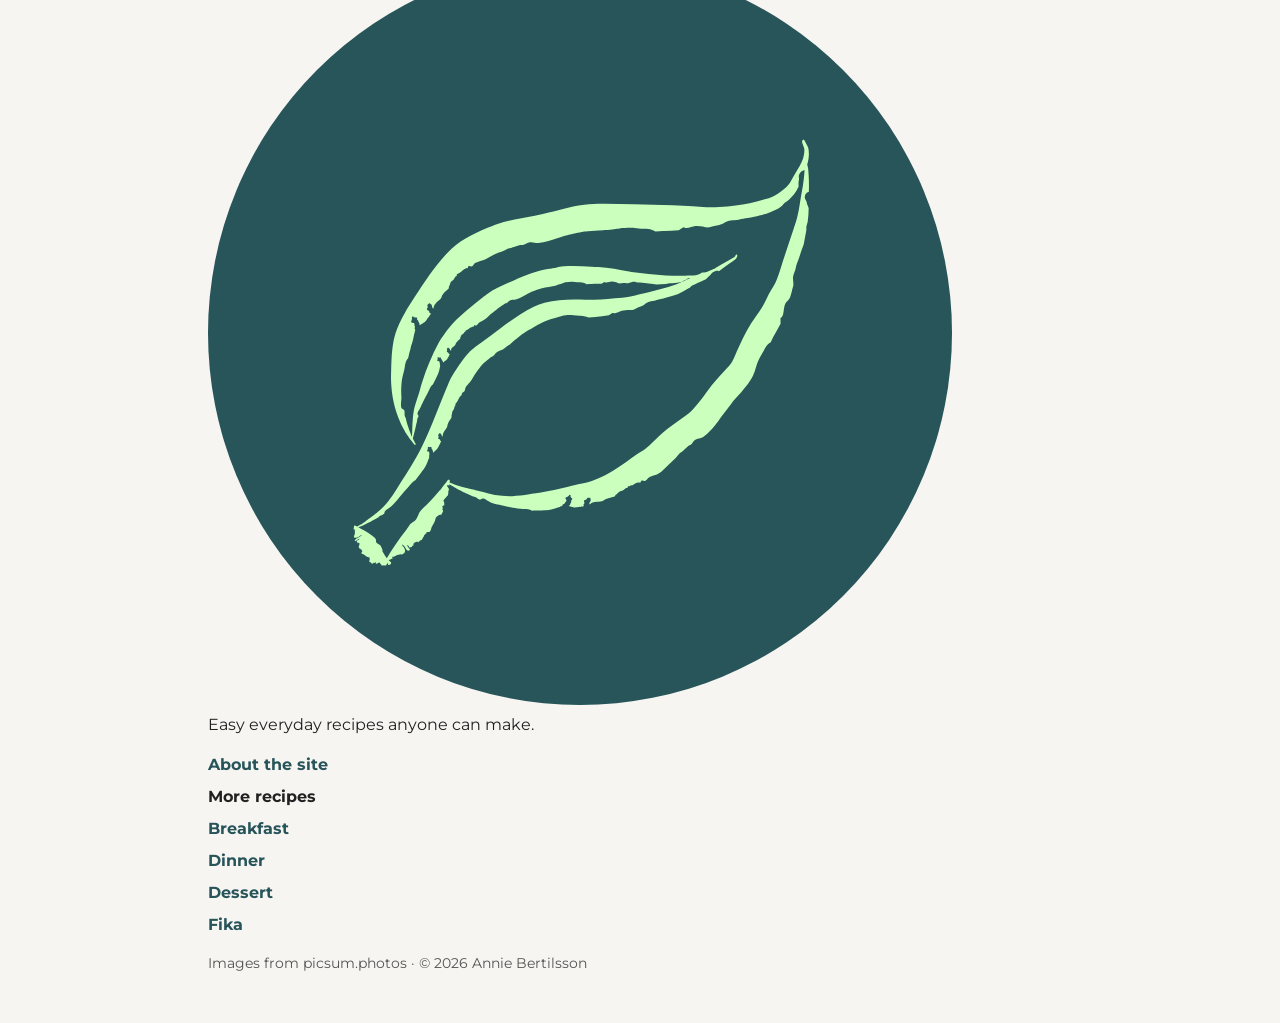
==== commit 5e641d4b: "added homepage and linked other files to it" ====
--- a/form.html
+++ b/form.html
@@ -17,8 +17,8 @@
             <a class="logo" href="index.html"><img src="logo4.svg" alt="Mama T's, home"></a>
             <nav class="site-nav" aria-label="Main">
                 <ul class="site-nav__list cluster" role="list">
-                    <li><a class="site-nav__link" href="index.html">Recipes</a></li>
-                    <li><a class="site-nav__link" href="#">About</a></li>
+                    <li><a class="nav-link" href="index.html">Recipes</a></li>
+                    <li><a class="nav-link" href="#">About</a></li>
                     <li><a class="button" data-variant="highlight" href="form.html" aria-current="page">Upload recipe</a></li>
                 </ul>
             </nav>
@@ -106,9 +106,26 @@
             </form>
         </main>
 
-        <footer class="site-footer cluster">
-            <img src="https://picsum.photos/80/40" width="80" height="40" alt="">
-            <p>© Annie Bertilsson</p>
+        <footer class="site-footer wrapper cluster">
+            <div class="site-footer__brand flow">
+                <a class="logo" href="index.html"><img src="logo4.svg" alt="Mama T's, home"></a>
+                <p>Easy everyday recipes anyone can make.</p>
+            </div>
+            <nav class="site-footer__nav" aria-label="Footer">
+                <ul class="flow" role="list">
+                    <li><a class="nav-link" href="#">About the site</a></li>
+                    <li class="flow">
+                        <span class="site-footer__label">More recipes</span>
+                        <ul class="flow" role="list">
+                            <li><a class="nav-link" href="#">Breakfast</a></li>
+                            <li><a class="nav-link" href="#">Dinner</a></li>
+                            <li><a class="nav-link" href="#">Dessert</a></li>
+                            <li><a class="nav-link" href="#">Fika</a></li>
+                        </ul>
+                    </li>
+                </ul>
+            </nav>
+            <p class="site-footer__legal text-sm text-muted">Images from picsum.photos · © 2026 Annie Bertilsson</p>
         </footer>
     </body>
-</html>
+</html>
--- a/style.css
+++ b/style.css
@@ -1,3 +1,15 @@
+/* ==========================================================================
+   Mama T's: design system, organised with CUBE CSS
+   Tokens · Reset · Global · Composition · Utilities · Blocks · Exceptions
+   ========================================================================== */
+
+
+/* --------------------------------------------------------------------------
+   TOKENS
+   All colours are hsl(). Colour tokens use light-dark(<light>, <dark>), so the
+   dark palette lives next to the light one. Which one applies is decided by
+   color-scheme on :root (see the dark mode switch under EXCEPTIONS).
+   -------------------------------------------------------------------------- */
 :root {
     color-scheme: light;
 
@@ -16,11 +28,14 @@
     --color-success:    light-dark(hsl(142 70% 28%), hsl(142 60% 60%));
     --color-focus:      var(--color-primary);
     --color-shadow:     light-dark(hsl(210 10% 60% / 0.2), hsl(0 0% 0% / 0.5));
+    --color-scrim:      hsl(185 40% 12% / 0.8);                           /* panel behind text on images */
+    --color-on-scrim:   hsl(0 0% 100%);
 
     /* type */
     --font-body: "Montserrat", system-ui, sans-serif;
     --step--1: 0.9rem;
     --step-0: 1rem;
+    --step-1: 1.25rem;
     --step-2: 1.5rem;
     --step-3: clamp(1.75rem, 1.25rem + 2vw, 2.5rem);
     --leading-body: 1.5;
@@ -45,7 +60,10 @@
 }
 
 
-/* RESET */
+/* --------------------------------------------------------------------------
+   RESET
+   Based on: <ADD THE SOURCE URL OF THE RESET YOU BASED THIS ON>
+   -------------------------------------------------------------------------- */
 *,
 *::before,
 *::after {
@@ -77,7 +95,9 @@
 }
 
 
-/* GLOBAL STYLES */
+/* --------------------------------------------------------------------------
+   GLOBAL STYLES (elements only, no classes)
+   -------------------------------------------------------------------------- */
 body {
     display: grid;
     grid-template-rows: auto 1fr auto;
@@ -113,7 +133,11 @@
 }
 
 
-/* COMPOSITION */
+/* --------------------------------------------------------------------------
+   COMPOSITION (layout primitives, configured with custom properties)
+   -------------------------------------------------------------------------- */
+
+/* centred column with fluid side padding */
 .wrapper {
     inline-size: 100%;
     max-inline-size: var(--page-width);
@@ -121,14 +145,17 @@
     padding-inline: clamp(var(--space-m), 5vw, var(--space-xl));
 }
 
+/* vertical breathing room around a page section */
 .region {
     padding-block: var(--space-xl);
 }
 
+/* space between direct children, not above the first or below the last */
 .flow > * + * {
     margin-block-start: var(--flow-space, var(--space-m));
 }
 
+/* row of items that wraps when there is no room */
 .cluster {
     display: flex;
     flex-wrap: wrap;
@@ -137,6 +164,7 @@
     gap: var(--cluster-gap, var(--space-m));
 }
 
+/* equal columns; the number of columns follows the available width */
 .auto-grid {
     display: grid;
     grid-template-columns: repeat(auto-fit, minmax(min(var(--auto-grid-min, 15rem), 100%), 1fr));
@@ -144,7 +172,9 @@
 }
 
 
-/* UTILITIE */
+/* --------------------------------------------------------------------------
+   UTILITIES (one job each)
+   -------------------------------------------------------------------------- */
 .text-sm {
     font-size: var(--step--1);
 }
@@ -154,9 +184,11 @@
 }
 
 
-/* BLOCKS */
-
-/* skip link */
+/* --------------------------------------------------------------------------
+   BLOCKS (components)
+   -------------------------------------------------------------------------- */
+
+/* skip link: hidden until it gets keyboard focus */
 .skip-link {
     position: absolute;
     inset-block-start: var(--space-s);
@@ -195,13 +227,13 @@
     --cluster-gap: var(--space-l);
 }
 
-.site-nav__link {
+.nav-link {
     color: var(--color-primary);
     font-weight: 700;
     text-decoration: none;
 }
 
-.site-nav__link:hover {
+.nav-link:hover {
     text-decoration: underline;
     text-underline-offset: 0.3em;
 }
@@ -245,9 +277,19 @@
     background-color: var(--color-surface);
 }
 
-/* site footer */
+/* site footer (also a .wrapper and a .cluster) */
 .site-footer {
-    padding: var(--space-m);
+    align-items: flex-start;
+    padding-block: var(--space-l) var(--space-xl);
+    --flow-space: var(--space-s);
+}
+
+.site-footer__label {
+    font-weight: 700;
+}
+
+.site-footer__legal {
+    flex-basis: 100%;
 }
 
 /* button (works on <button> and <a>) */
@@ -276,14 +318,131 @@
     background-color: var(--color-secondary);
 }
 
+/* start page: spacing between hero, categories and cards */
+.home {
+    --flow-space: var(--space-l);
+}
+
+/* hero: image and text share one grid cell, so the text sits on top of the image */
+.hero {
+    display: grid;
+    overflow: hidden;
+    border-radius: var(--radius-m);
+}
+
+.hero > * {
+    grid-area: 1 / 1;
+}
+
+.hero__image {
+    inline-size: 100%;
+    block-size: 100%;
+    aspect-ratio: 16 / 7;
+    object-fit: cover;
+}
+
+.hero__content {
+    align-self: end;
+    padding: var(--space-l);
+    background-color: var(--color-scrim);
+    color: var(--color-on-scrim);
+}
+
+.hero__content h1 {
+    color: inherit;
+}
+
+.hero__content p {
+    max-inline-size: 45ch;
+}
+
+/* category links */
+.categories {
+    --cluster-justify: flex-start;
+    --cluster-gap: var(--space-s);
+}
+
+.tag {
+    display: inline-block;
+    padding: var(--space-xs) var(--space-m);
+    border: 1px solid var(--color-primary);
+    border-radius: var(--radius-pill);
+    color: var(--color-primary);
+    font-weight: 600;
+    text-decoration: none;
+}
+
+.tag:hover {
+    background-color: var(--color-primary);
+    color: var(--color-on-primary);
+}
+
+/* recipe cards: the whole card is clickable through the title link */
+.recipe-list {
+    --auto-grid-min: 14rem;
+    --auto-grid-gap: var(--space-l);
+}
+
+.recipe-card {
+    position: relative;
+    overflow: hidden;
+    border: 1px solid var(--color-border);
+    border-radius: var(--radius-m);
+    background-color: var(--color-surface);
+}
+
+.recipe-card__image {
+    inline-size: 100%;
+    aspect-ratio: 3 / 2;
+    object-fit: cover;
+}
+
+.recipe-card__body {
+    --flow-space: var(--space-xs);
+    padding: var(--space-m);
+}
+
+.recipe-card__title {
+    font-size: var(--step-1);
+}
+
+.recipe-card__link {
+    color: inherit;
+    text-decoration: none;
+}
+
+.recipe-card__link::after {
+    content: "";
+    position: absolute;
+    inset: 0;
+}
+
+.recipe-card__link:focus-visible {
+    outline: none;
+}
+
+.recipe-card:has(:focus-visible) {
+    outline: 3px solid var(--color-focus);
+    outline-offset: 3px;
+}
+
+.recipe-card:hover {
+    border-color: var(--color-primary);
+}
+
+.recipe-card:hover .recipe-card__link {
+    text-decoration: underline;
+    text-underline-offset: 0.2em;
+}
+
 /* recipe page: a named-area grid. Elements are placed with grid-area. */
 .recipe {
     display: grid;
     grid-template-columns: 1fr 1fr var(--hero-size);
     grid-template-areas:
-        "intro intro hero"
+        "intro       intro  hero"
         "ingredients method method"
-        "gallery gallery gallery";
+        "gallery     gallery gallery";
     gap: var(--space-xl);
     align-items: start;
 }
@@ -465,7 +624,9 @@
 }
 
 
-/* EXCEPTIONS */
+/* --------------------------------------------------------------------------
+   EXCEPTIONS (state and variation, always via attributes)
+   -------------------------------------------------------------------------- */
 
 /* dark mode: switching color-scheme flips every light-dark() token */
 :root:has(.theme-toggle__input:checked) {
@@ -489,4 +650,4 @@
     text-decoration: underline;
     text-decoration-thickness: 0.15em;
     text-underline-offset: 0.3em;
-}
+}
